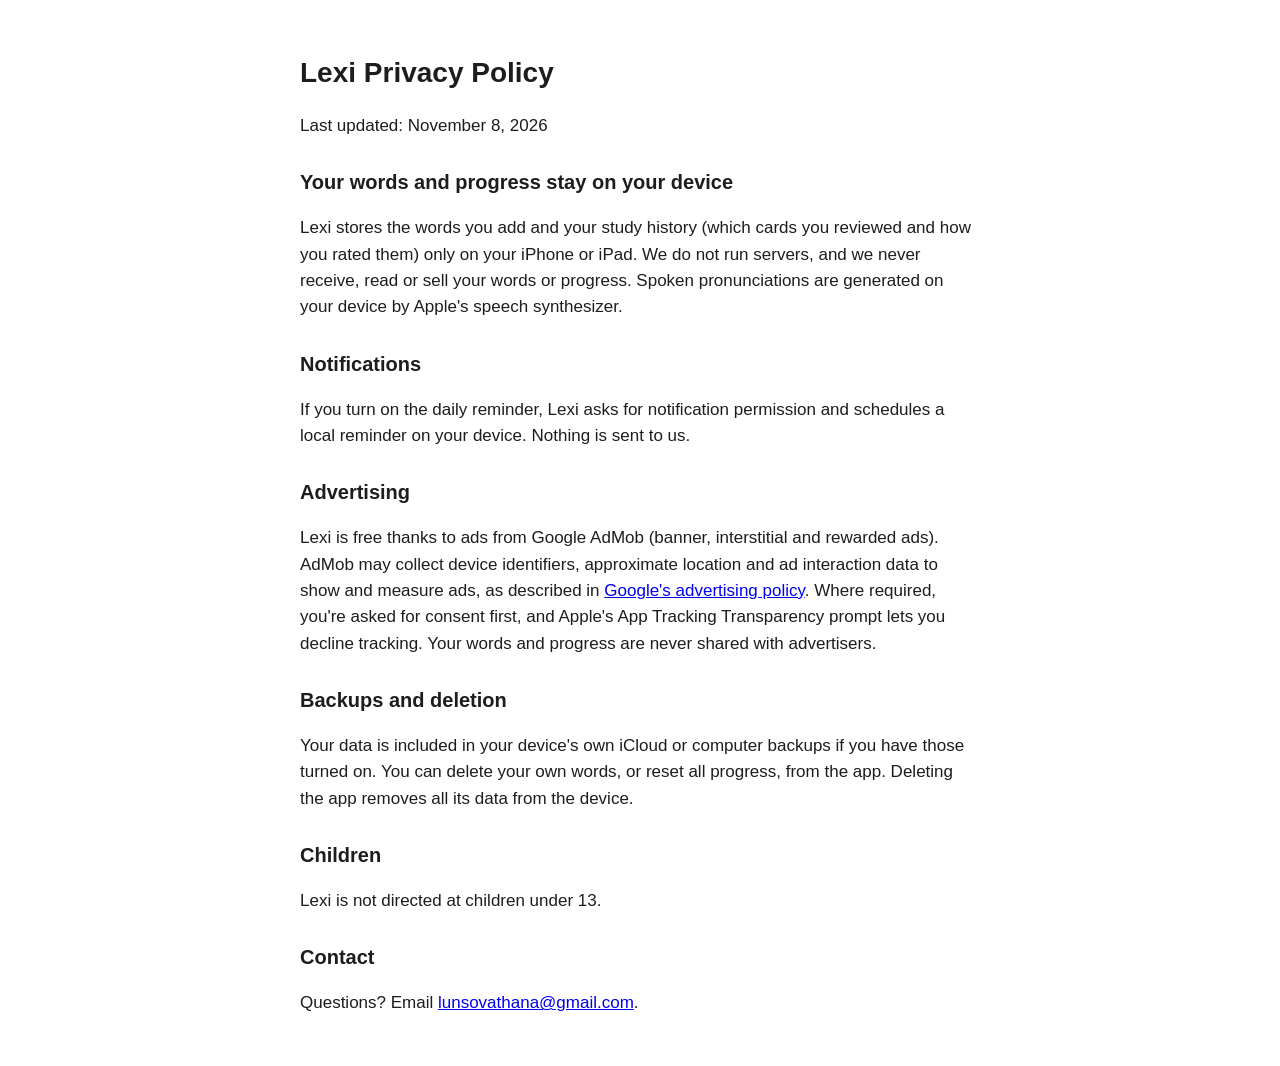
==== privacy-policy.html @ 7fda782d "Add Lexi support page and privacy policy Co-Authored-By: Claude Sonnet 5.5 <noreply@anthropic.com>" ====
<!doctype html>
<html lang="en">
<head>
<meta charset="utf-8">
<meta name="viewport" content="width=device-width, initial-scale=1">
<title>Lexi — Privacy Policy</title>
<style>
  body { font: 17px/1.55 -apple-system, BlinkMacSystemFont, "Segoe UI", sans-serif; max-width: 680px; margin: 0 auto; padding: 32px 16px; color: #1d1d1f; background: #fff; }
  h1 { font-size: 28px; } h2 { font-size: 20px; margin-top: 28px; }
  @media (prefers-color-scheme: dark) { body { color: #f5f5f7; background: #111; } a { color: #66d99e; } }
</style>
</head>
<body>
<h1>Lexi Privacy Policy</h1>
<p>Last updated: November 8, 2026</p>

<h2>Your words and progress stay on your device</h2>
<p>Lexi stores the words you add and your study history (which cards you reviewed and how you rated them) only on your iPhone or iPad. We do not run servers, and we never receive, read or sell your words or progress. Spoken pronunciations are generated on your device by Apple's speech synthesizer.</p>

<h2>Notifications</h2>
<p>If you turn on the daily reminder, Lexi asks for notification permission and schedules a local reminder on your device. Nothing is sent to us.</p>

<h2>Advertising</h2>
<p>Lexi is free thanks to ads from Google AdMob (banner, interstitial and rewarded ads). AdMob may collect device identifiers, approximate location and ad interaction data to show and measure ads, as described in <a href="https://policies.google.com/technologies/ads">Google's advertising policy</a>. Where required, you're asked for consent first, and Apple's App Tracking Transparency prompt lets you decline tracking. Your words and progress are never shared with advertisers.</p>

<h2>Backups and deletion</h2>
<p>Your data is included in your device's own iCloud or computer backups if you have those turned on. You can delete your own words, or reset all progress, from the app. Deleting the app removes all its data from the device.</p>

<h2>Children</h2>
<p>Lexi is not directed at children under 13.</p>

<h2>Contact</h2>
<p>Questions? Email <a href="mailto:lunsovathana@gmail.com?subject=Lexi%20Privacy">lunsovathana@gmail.com</a>.</p>
</body>
</html>
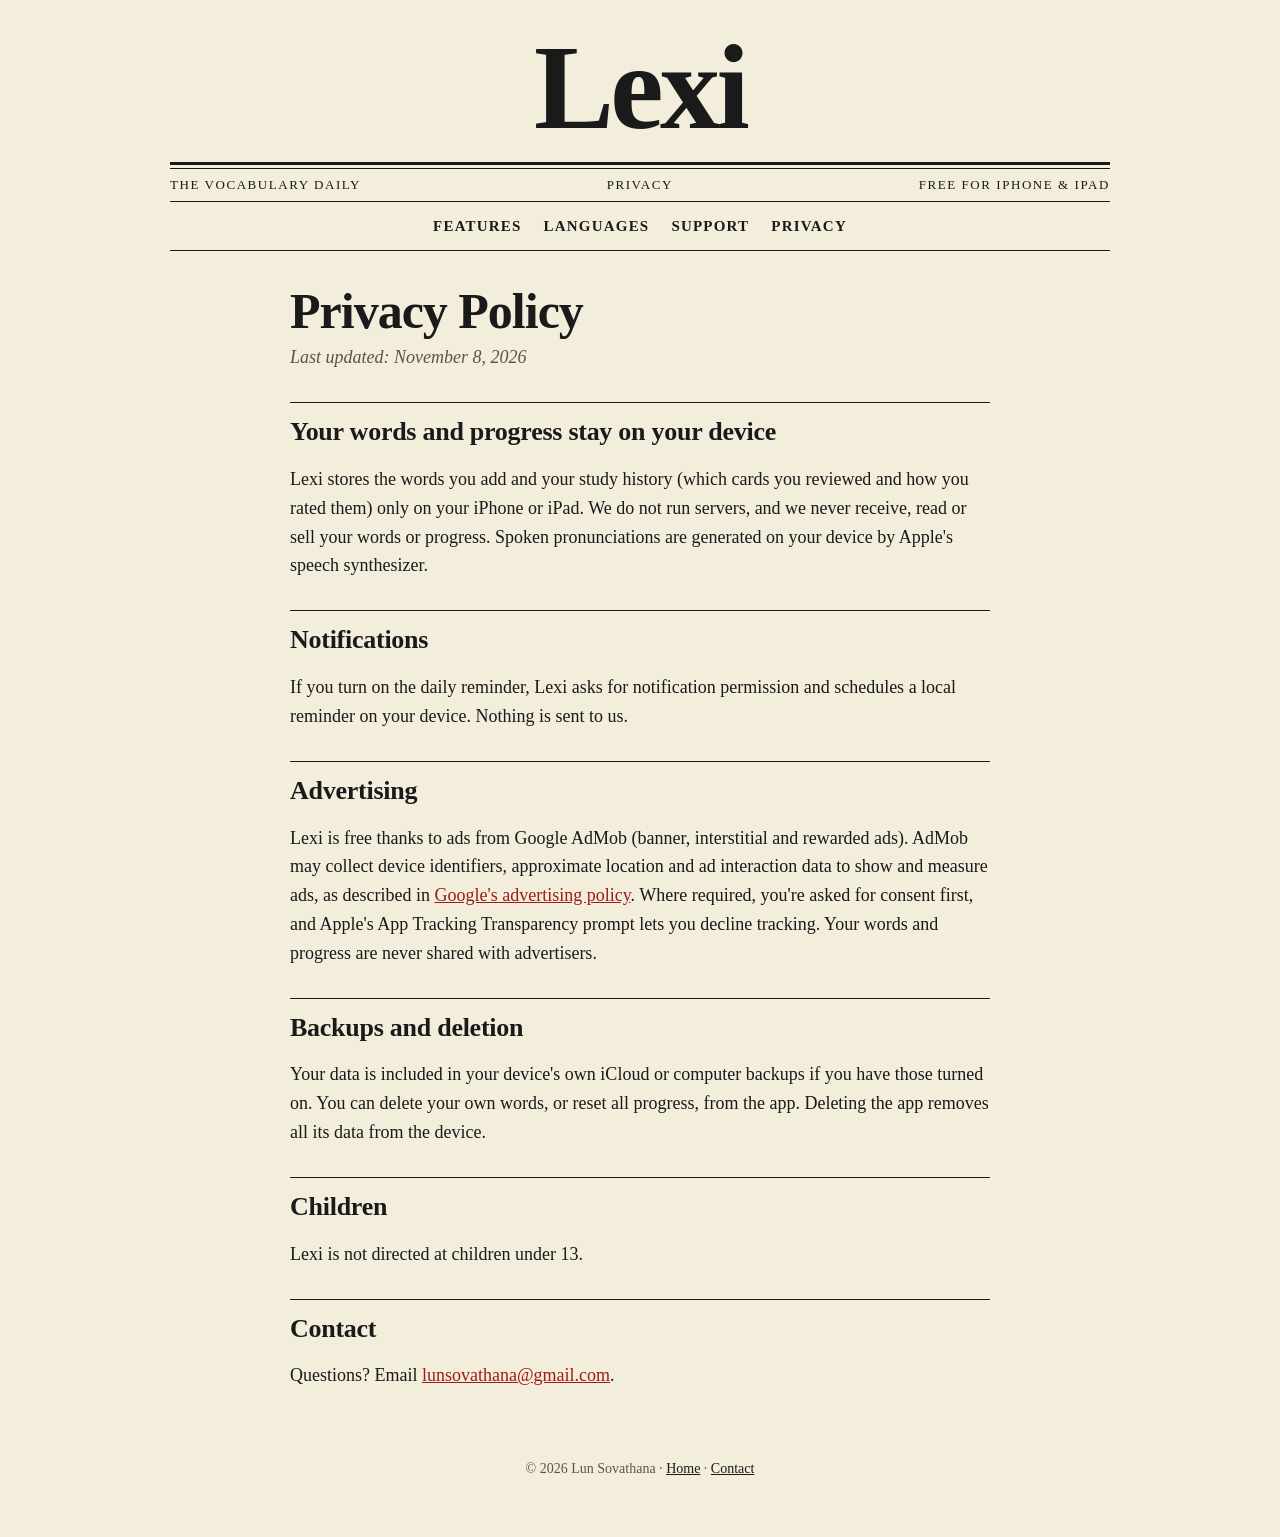
==== commit 6dd9b384: "Redesign site in the app's newspaper style Co-Authored-By: Claude Sonnet 5.5 <noreply@anthropic.com>" ====
--- a/privacy-policy.html
+++ b/privacy-policy.html
@@ -4,15 +4,19 @@
 <meta charset="utf-8">
 <meta name="viewport" content="width=device-width, initial-scale=1">
 <title>Lexi — Privacy Policy</title>
-<style>
-  body { font: 17px/1.55 -apple-system, BlinkMacSystemFont, "Segoe UI", sans-serif; max-width: 680px; margin: 0 auto; padding: 32px 16px; color: #1d1d1f; background: #fff; }
-  h1 { font-size: 28px; } h2 { font-size: 20px; margin-top: 28px; }
-  @media (prefers-color-scheme: dark) { body { color: #f5f5f7; background: #111; } a { color: #66d99e; } }
-</style>
+<link rel="icon" href="img/icon.png">
+<link rel="stylesheet" href="style.css">
 </head>
 <body>
-<h1>Lexi Privacy Policy</h1>
-<p>Last updated: November 8, 2026</p>
+<div class="wrap">
+<header class="mast">
+  <p class="name"><a href="index.html" style="color:inherit;text-decoration:none">Lexi</a></p>
+  <div class="dateline"><span>The vocabulary daily</span><span>Privacy</span><span>Free for iPhone &amp; iPad</span></div>
+  <nav><a href="index.html#features">Features</a><a href="index.html#languages">Languages</a><a href="index.html#support">Support</a><a href="privacy-policy.html">Privacy</a></nav>
+</header>
+<main class="doc">
+<h1>Privacy Policy</h1>
+<p class="meta">Last updated: November 8, 2026</p>
 
 <h2>Your words and progress stay on your device</h2>
 <p>Lexi stores the words you add and your study history (which cards you reviewed and how you rated them) only on your iPhone or iPad. We do not run servers, and we never receive, read or sell your words or progress. Spoken pronunciations are generated on your device by Apple's speech synthesizer.</p>
@@ -31,5 +35,8 @@
 
 <h2>Contact</h2>
 <p>Questions? Email <a href="mailto:lunsovathana@gmail.com?subject=Lexi%20Privacy">lunsovathana@gmail.com</a>.</p>
+</main>
+<footer>© 2026 Lun Sovathana · <a href="index.html">Home</a> · <a href="mailto:lunsovathana@gmail.com?subject=Lexi%20Support">Contact</a></footer>
+</div>
 </body>
 </html>
--- a/style.css
+++ b/style.css
@@ -0,0 +1,53 @@
+:root{--paper:#f3eddc;--card:#faf6ea;--ink:#1a1a1a;--muted:#5a544c;--red:#9e1b1b;--rule:#1a1a1a}
+@media (prefers-color-scheme:dark){:root{--paper:#1b1a17;--card:#24231f;--ink:#ede7d6;--muted:#a9a290;--red:#e2705f;--rule:#ede7d6}}
+*{box-sizing:border-box}
+html{-webkit-text-size-adjust:100%}
+body{margin:0;background:var(--paper);color:var(--ink);font:18px/1.6 "New York","Iowan Old Style","Palatino Linotype",Georgia,serif}
+a{color:var(--red)}
+.wrap{max-width:980px;margin:0 auto;padding:0 20px}
+.mast{text-align:center;padding:28px 0 0}
+.mast .name{font-size:clamp(56px,14vw,120px);font-weight:900;letter-spacing:-.03em;line-height:1;margin:0}
+.dateline{display:flex;justify-content:space-between;gap:12px;flex-wrap:wrap;font-size:13px;letter-spacing:.12em;text-transform:uppercase;
+  border-top:3px solid var(--rule);border-bottom:1px solid var(--rule);padding:8px 0 7px;margin-top:14px;position:relative}
+.dateline::before{content:"";position:absolute;left:0;right:0;top:3px;border-top:1px solid var(--rule)}
+.dateline span{position:relative;top:2px}
+nav{display:flex;justify-content:center;gap:22px;flex-wrap:wrap;padding:12px 0;border-bottom:1px solid var(--rule);font-size:15px;text-transform:uppercase;letter-spacing:.08em}
+nav a{color:var(--ink);text-decoration:none;font-weight:700}
+nav a:hover{color:var(--red)}
+.hero{display:grid;grid-template-columns:1.1fr 1fr;gap:36px;align-items:center;padding:44px 0 36px;border-bottom:1px solid var(--rule)}
+.hero h1{font-size:clamp(38px,6.4vw,64px);line-height:1.04;letter-spacing:-.02em;font-weight:900;margin:0 0 14px}
+.hero p.lead{font-size:21px;color:var(--muted);font-style:italic;margin:0 0 22px}
+.btn{display:inline-block;background:var(--ink);color:var(--paper);padding:14px 26px;text-decoration:none;text-transform:uppercase;letter-spacing:.08em;font-weight:700;font-size:15px}
+.btn.alt{background:transparent;color:var(--ink);border:1px solid var(--rule);margin-left:8px}
+.shots{display:flex;gap:14px;justify-content:center;align-items:flex-start}
+.shots img{width:48%;height:auto;border:2px solid var(--rule);display:block;background:var(--card)}
+.shots img:nth-child(2){margin-top:34px}
+.cols{display:grid;grid-template-columns:repeat(3,1fr);padding:34px 0;border-bottom:1px solid var(--rule)}
+.cols>div{padding:0 22px;border-left:1px solid var(--rule)}
+.cols>div:first-child{border-left:0;padding-left:0}.cols>div:last-child{padding-right:0}
+h2{font-size:26px;line-height:1.15;margin:0 0 8px;font-weight:900;letter-spacing:-.01em}
+h3{font-size:19px;margin:0 0 4px}
+.cols p{margin:0;color:var(--muted);font-size:17px}
+.band{padding:40px 0;border-bottom:1px solid var(--rule)}
+.band h2.big{font-size:clamp(28px,4.4vw,40px);margin-bottom:6px}
+.langs{display:grid;grid-template-columns:repeat(4,1fr);gap:0;border:1px solid var(--rule);margin-top:20px;background:var(--card)}
+.langs div{padding:16px;border-left:1px solid var(--rule);text-align:center}
+.langs div:first-child{border-left:0}
+.langs b{display:block;font-size:22px}
+.langs span{color:var(--muted);font-size:15px;font-style:italic}
+.card{background:var(--card);border:1px solid var(--rule);padding:16px 20px;margin:12px 0}
+.card p{margin:0;color:var(--muted)}
+.contact{background:var(--card);border:1px solid var(--rule);padding:22px;margin-top:16px}
+footer{padding:30px 0 56px;text-align:center;font-size:14px;color:var(--muted)}
+footer a{color:var(--ink)}
+.doc{padding:34px 0 20px;max-width:700px;margin:0 auto}
+.doc h1{font-size:clamp(34px,6vw,50px);line-height:1.05;font-weight:900;letter-spacing:-.02em;margin:0 0 6px}
+.doc h2{margin-top:30px;padding-top:14px;border-top:1px solid var(--rule)}
+.doc .meta{font-style:italic;color:var(--muted);margin:0 0 20px}
+@media(max-width:760px){
+ .hero{grid-template-columns:1fr;padding-top:30px}
+ .shots{order:-1}
+ .cols{grid-template-columns:1fr}.cols>div{border-left:0;padding:16px 0;border-top:1px solid var(--rule)}.cols>div:first-child{border-top:0}
+ .langs{grid-template-columns:1fr 1fr}.langs div:nth-child(3){border-left:0}.langs div:nth-child(n+3){border-top:1px solid var(--rule)}
+ .btn.alt{margin:10px 0 0}
+}
